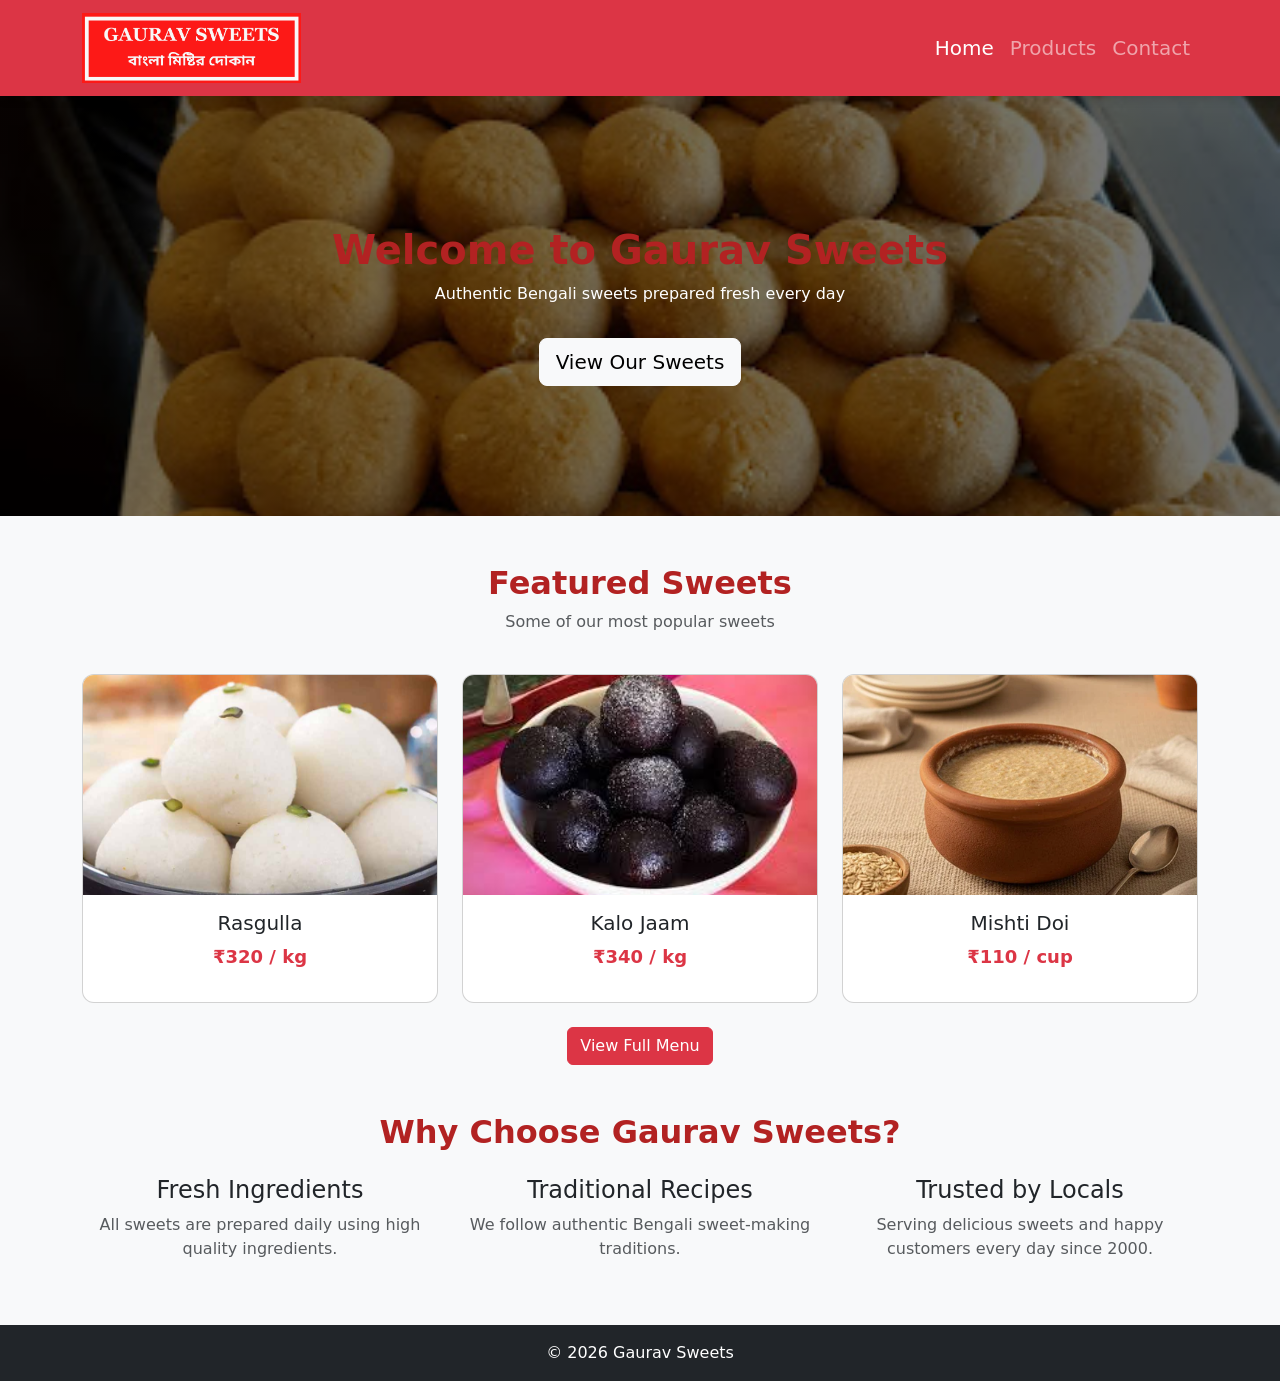
==== index.html @ a5e8569c "changes in directory" ====
<!DOCTYPE html>
<html lang="en">
<head>

<meta charset="UTF-8">
<meta name="viewport" content="width=device-width, initial-scale=1.0">

<title>Gaurav Sweets</title>

<link href="https://cdn.jsdelivr.net/npm/bootstrap@5.3.2/dist/css/bootstrap.min.css" rel="stylesheet">
<link rel="stylesheet" href="css/style.css">

</head>

<body>

<nav class="navbar navbar-expand-lg navbar-dark bg-danger">
  <div class="container">
    <a class="navbar-brand" href="index.html">
    <img src="images/logo.png" height="70" alt="Gaurav Sweets">
    </a>

    <button class="navbar-toggler" type="button" data-bs-toggle="collapse" data-bs-target="#nav">
      <span class="navbar-toggler-icon"></span>
    </button>

    <div class="collapse navbar-collapse" id="nav">
      <ul class="navbar-nav ms-auto">
        <li class="nav-item"><a class="nav-link active" href="index.html">Home</a></li>
        <li class="nav-item"><a class="nav-link" href="products.html">Products</a></li>
        <li class="nav-item"><a class="nav-link" href="contact.html">Contact</a></li>
      </ul>
    </div>
  </div>
</nav>

<div class="hero text-center text-white d-flex align-items-center">
  <div class="container">
    <h1 class="fw-bold">Welcome to Gaurav Sweets</h1>
    <p>Authentic Bengali sweets prepared fresh every day</p>

    <a href="products.html" class="btn btn-light btn-lg mt-3">
    View Our Sweets
    </a>
  </div>
</div>

<div class="container mt-5">

<h2 class="text-center fw-bold">Featured Sweets</h2>
<p class="text-center text-muted">Some of our most popular sweets</p>

<div class="row g-4 mt-3">

<div class="col-md-4">
<div class="card h-100">
<img src="images/rasgulla.jpg" class="card-img-top">
<div class="card-body text-center">
<h5>Rasgulla</h5>
<p class="text-danger fw-bold">₹320 / kg</p>
</div>
</div>
</div>

<div class="col-md-4">
<div class="card h-100">
<img src="images/kalo-jaam.jpg" class="card-img-top">
<div class="card-body text-center">
<h5>Kalo Jaam</h5>
<p class="text-danger fw-bold">₹340 / kg</p>
</div>
</div>
</div>

<div class="col-md-4">
<div class="card h-100">
<img src="images/mishti-doi.jpg" class="card-img-top">
<div class="card-body text-center">
<h5>Mishti Doi</h5>
<p class="text-danger fw-bold">₹110 / cup</p>
</div>
</div>
</div>

</div>

<div class="text-center mt-4">
<a href="products.html" class="btn btn-danger">
View Full Menu
</a>
</div>

</div>

<div class="container mt-5 mb-5">

<h2 class="text-center fw-bold">Why Choose Gaurav Sweets?</h2>

<div class="row text-center mt-4">

<div class="col-md-4">
<h4>Fresh Ingredients</h4>
<p class="text-muted">
All sweets are prepared daily using high quality ingredients.
</p>
</div>

<div class="col-md-4">
<h4>Traditional Recipes</h4>
<p class="text-muted">
We follow authentic Bengali sweet-making traditions.
</p>
</div>

<div class="col-md-4">
<h4>Trusted by Locals</h4>
<p class="text-muted">
Serving delicious sweets and happy customers every day since 2000.
</p>
</div>

</div>

</div>

<footer class="bg-dark text-white text-center p-3">
© 2026 Gaurav Sweets
</footer>

<script src="https://cdn.jsdelivr.net/npm/bootstrap@5.3.2/dist/js/bootstrap.bundle.min.js"></script>

</body>
</html>
---- css/style.css ----
html{
overflow-y: scroll;
}

.hero{
height:420px;
background:linear-gradient(rgba(0,0,0,0.55), rgba(0,0,0,0.55)),
url("../images/banner.jpg") center/cover no-repeat;
}

.navbar-nav .nav-link{
font-size:20px;
font-weight:500;
padding-left:20px;
padding-right:20px;
}
.navbar-nav .nav-link:hover{
text-decoration:underline;
}

.navbar{
position: sticky;
top: 0;
z-index: 1000;
box-shadow: 0 2px 10px rgba(0,0,0,0.15);
}

.card img{
height:220px;
object-fit:cover;
}

.card{
border-radius:12px;
overflow:hidden;
transition:0.3s;
}

.card p{
font-size:18px;
}

.card:hover{
transform:translateY(-5px);
box-shadow:0 8px 20px rgba(0,0,0,0.2);
}

h1,h2{
color:#b22222;
}

body{
background-color:#f8f9fa;
}

/* Floating Cart */

.floating-cart {

    position: fixed;

    bottom: 20px;

    left: 50%;

    transform: translateX(-50%);

    width: 90%;

    max-width: 700px;

    background: #dc3545;

    color: white;

    padding: 15px 20px;

    border-radius: 15px;

    display: flex;

    justify-content: space-between;

    align-items: center;

    box-shadow: 0 5px 20px rgba(0,0,0,0.3);

    z-index: 9999;

    animation: slideUp 0.3s ease;

}

@keyframes slideUp {

    from {

        opacity: 0;

        transform: translate(-50%, 30px);

    }

    to {

        opacity: 1;

        transform: translate(-50%, 0);

    }

}


/* Inventory */

.out-of-stock{

opacity:0.5;

filter:grayscale(100%);

}

.stock-badge{

font-size:14px;

font-weight:bold;

}

/* Floating Cart */

.floating-cart {

position: fixed;

bottom: 20px;

left: 50%;

transform: translateX(-50%);

width: 90%;

max-width: 700px;

background: #dc3545;

color: white;

padding: 15px 20px;

border-radius: 15px;

display: flex;

justify-content: space-between;

align-items: center;

box-shadow: 0 5px 20px rgba(0,0,0,0.3);

z-index: 9999;

animation: slideUp 0.3s ease;

}

@keyframes slideUp {

from {

opacity: 0;

transform: translate(-50%, 30px);

}

to {

opacity: 1;

transform: translate(-50%, 0);

}

}
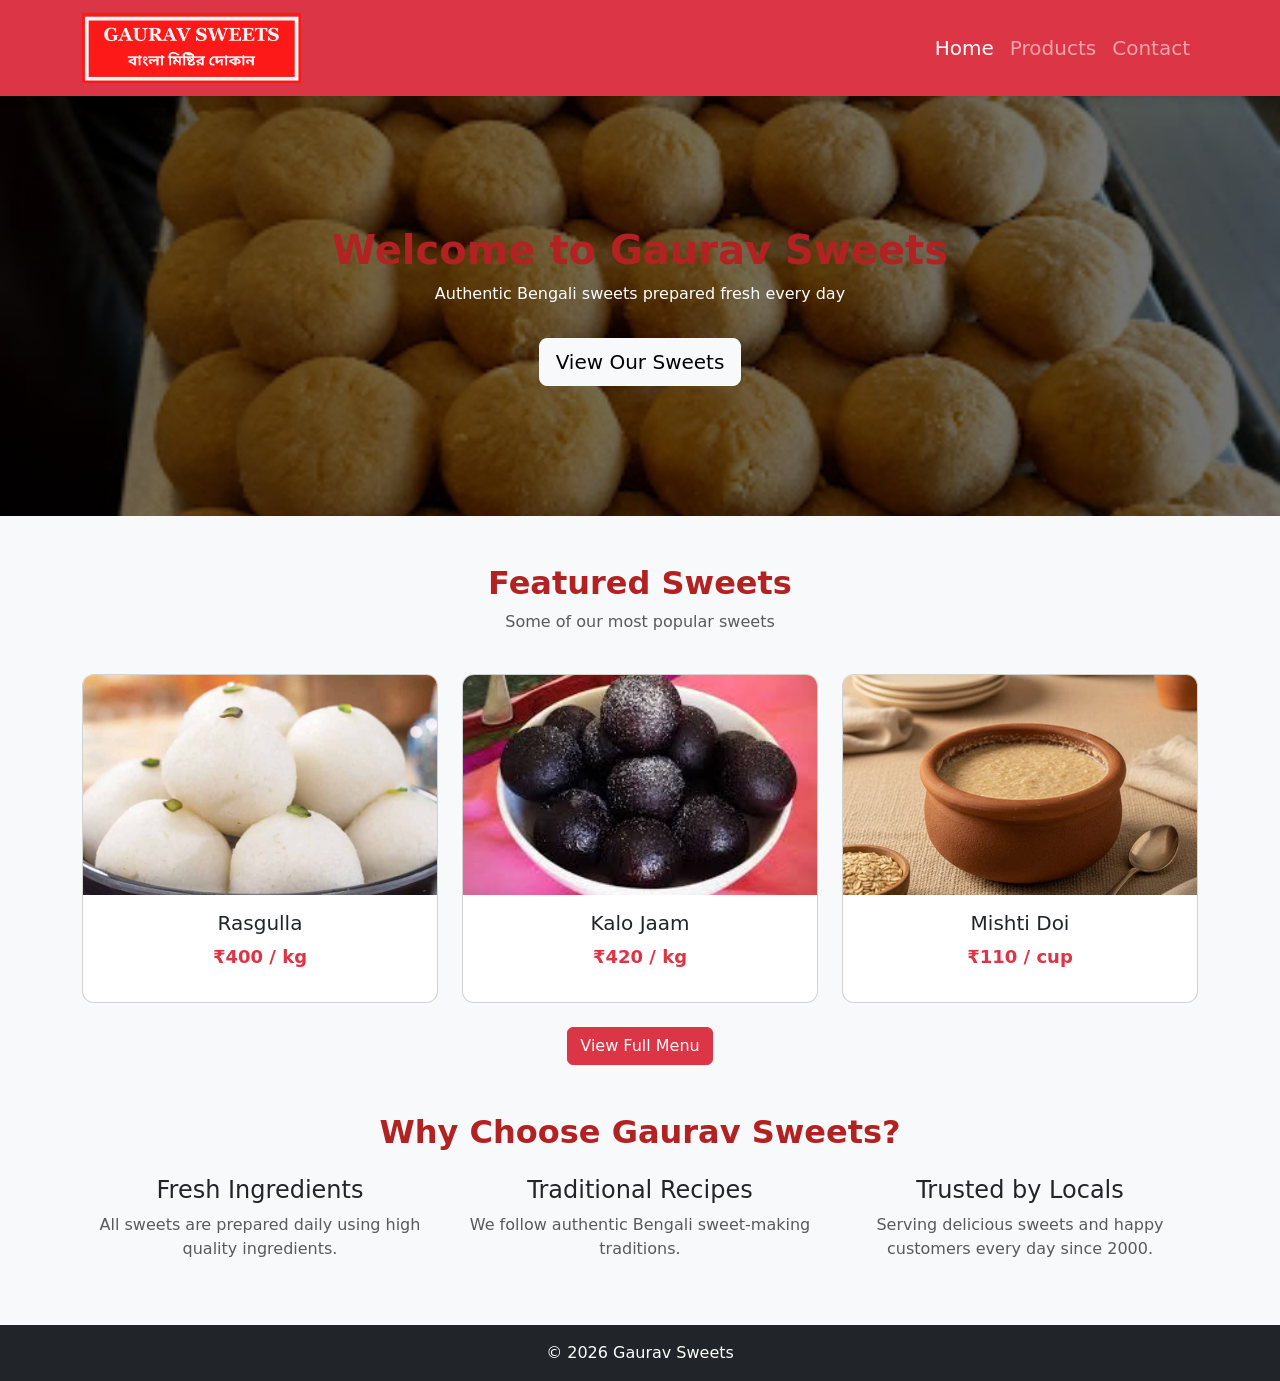
==== commit 51c268ca: "Update index.html" ====
--- a/index.html
+++ b/index.html
@@ -6,6 +6,8 @@
 <meta name="viewport" content="width=device-width, initial-scale=1.0">
 
 <title>Gaurav Sweets</title>
+
+<link rel="icon" type="image/png" href="images/logo.png">
 
 <link href="https://cdn.jsdelivr.net/npm/bootstrap@5.3.2/dist/css/bootstrap.min.css" rel="stylesheet">
 <link rel="stylesheet" href="css/style.css">
@@ -57,7 +59,7 @@
 <img src="images/rasgulla.jpg" class="card-img-top">
 <div class="card-body text-center">
 <h5>Rasgulla</h5>
-<p class="text-danger fw-bold">₹320 / kg</p>
+<p class="text-danger fw-bold">₹400 / kg</p>
 </div>
 </div>
 </div>
@@ -67,7 +69,7 @@
 <img src="images/kalo-jaam.jpg" class="card-img-top">
 <div class="card-body text-center">
 <h5>Kalo Jaam</h5>
-<p class="text-danger fw-bold">₹340 / kg</p>
+<p class="text-danger fw-bold">₹420 / kg</p>
 </div>
 </div>
 </div>
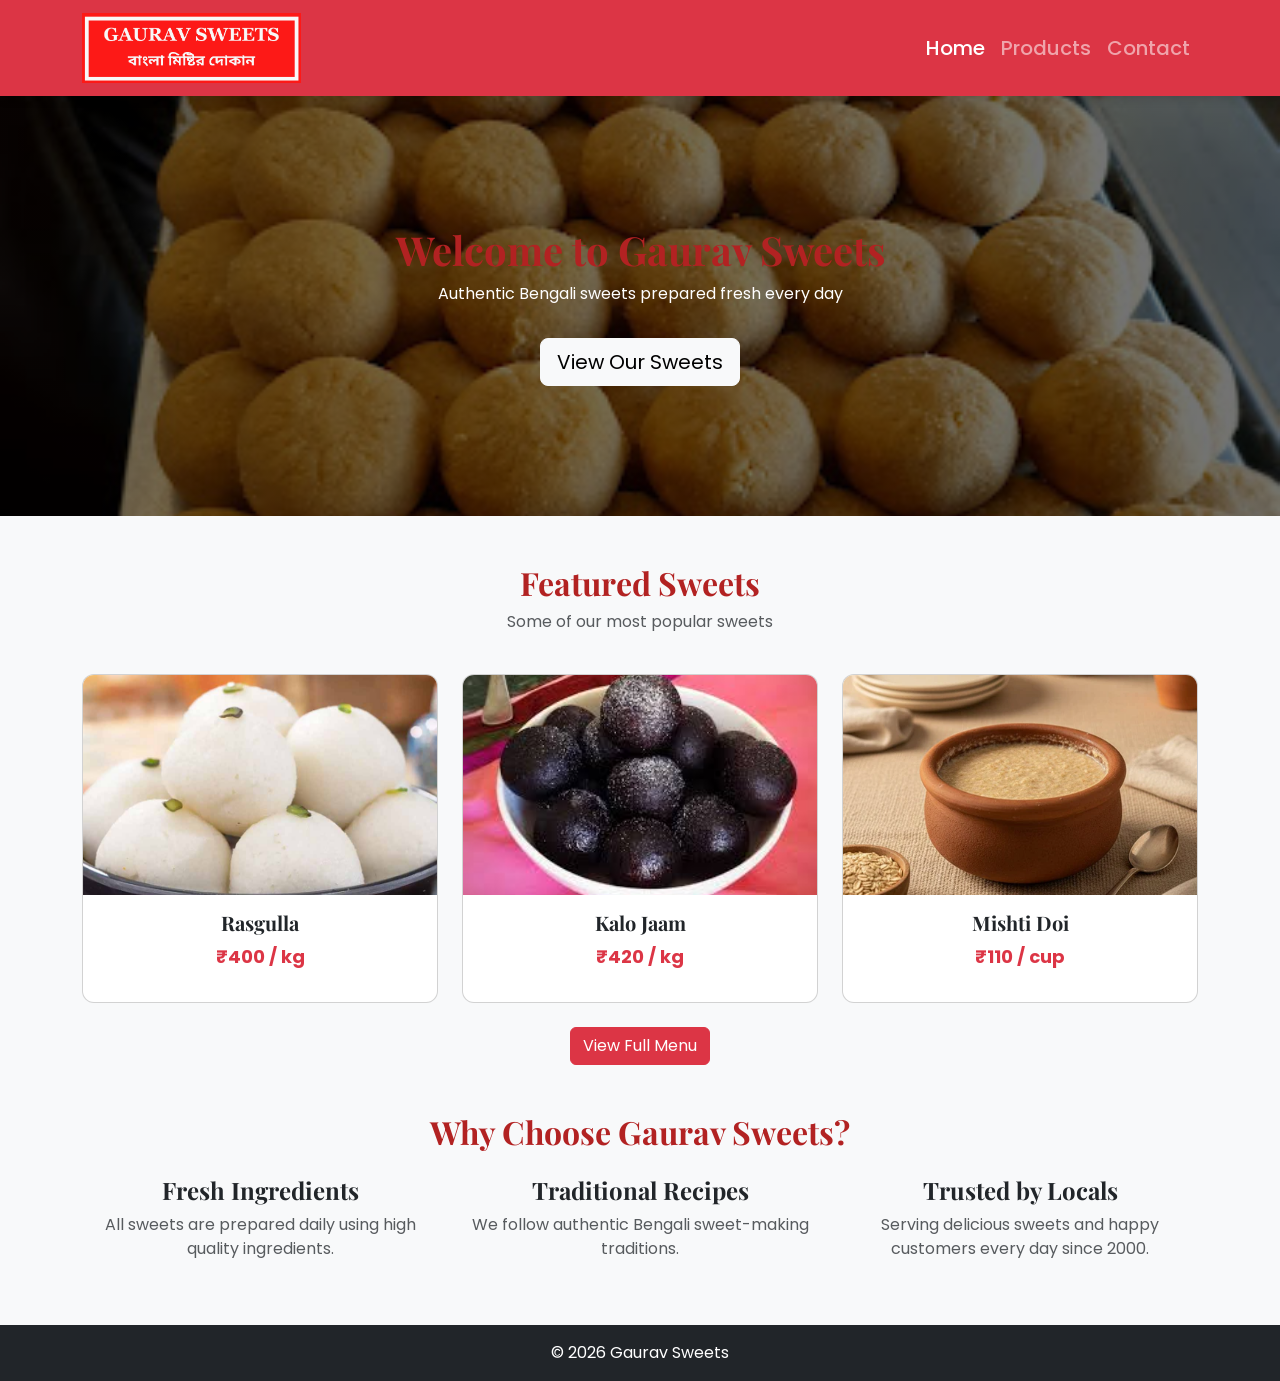
==== commit f92bfb1d: "font" ====
--- a/index.html
+++ b/index.html
@@ -1,7 +1,7 @@
 <!DOCTYPE html>
 <html lang="en">
 <head>
-
+<link href="https://fonts.googleapis.com/css2?family=Great+Vibes&family=Playfair+Display:wght@400;500;600;700&family=Poppins:wght@300;400;500;600&display=swap" rel="stylesheet">
 <meta charset="UTF-8">
 <meta name="viewport" content="width=device-width, initial-scale=1.0">
 
--- a/css/style.css
+++ b/css/style.css
@@ -1,5 +1,20 @@
 html{
 overflow-y: scroll;
+}
+
+body{
+font-family:'Poppins',sans-serif;
+}
+
+h1,h2,h3,h4,h5{
+font-family:'Playfair Display',serif;
+font-weight:700;
+}
+
+.fancy-text{
+font-family:'Great Vibes',cursive;
+color:#b22222;
+font-size:2.2rem;
 }
 
 .hero{
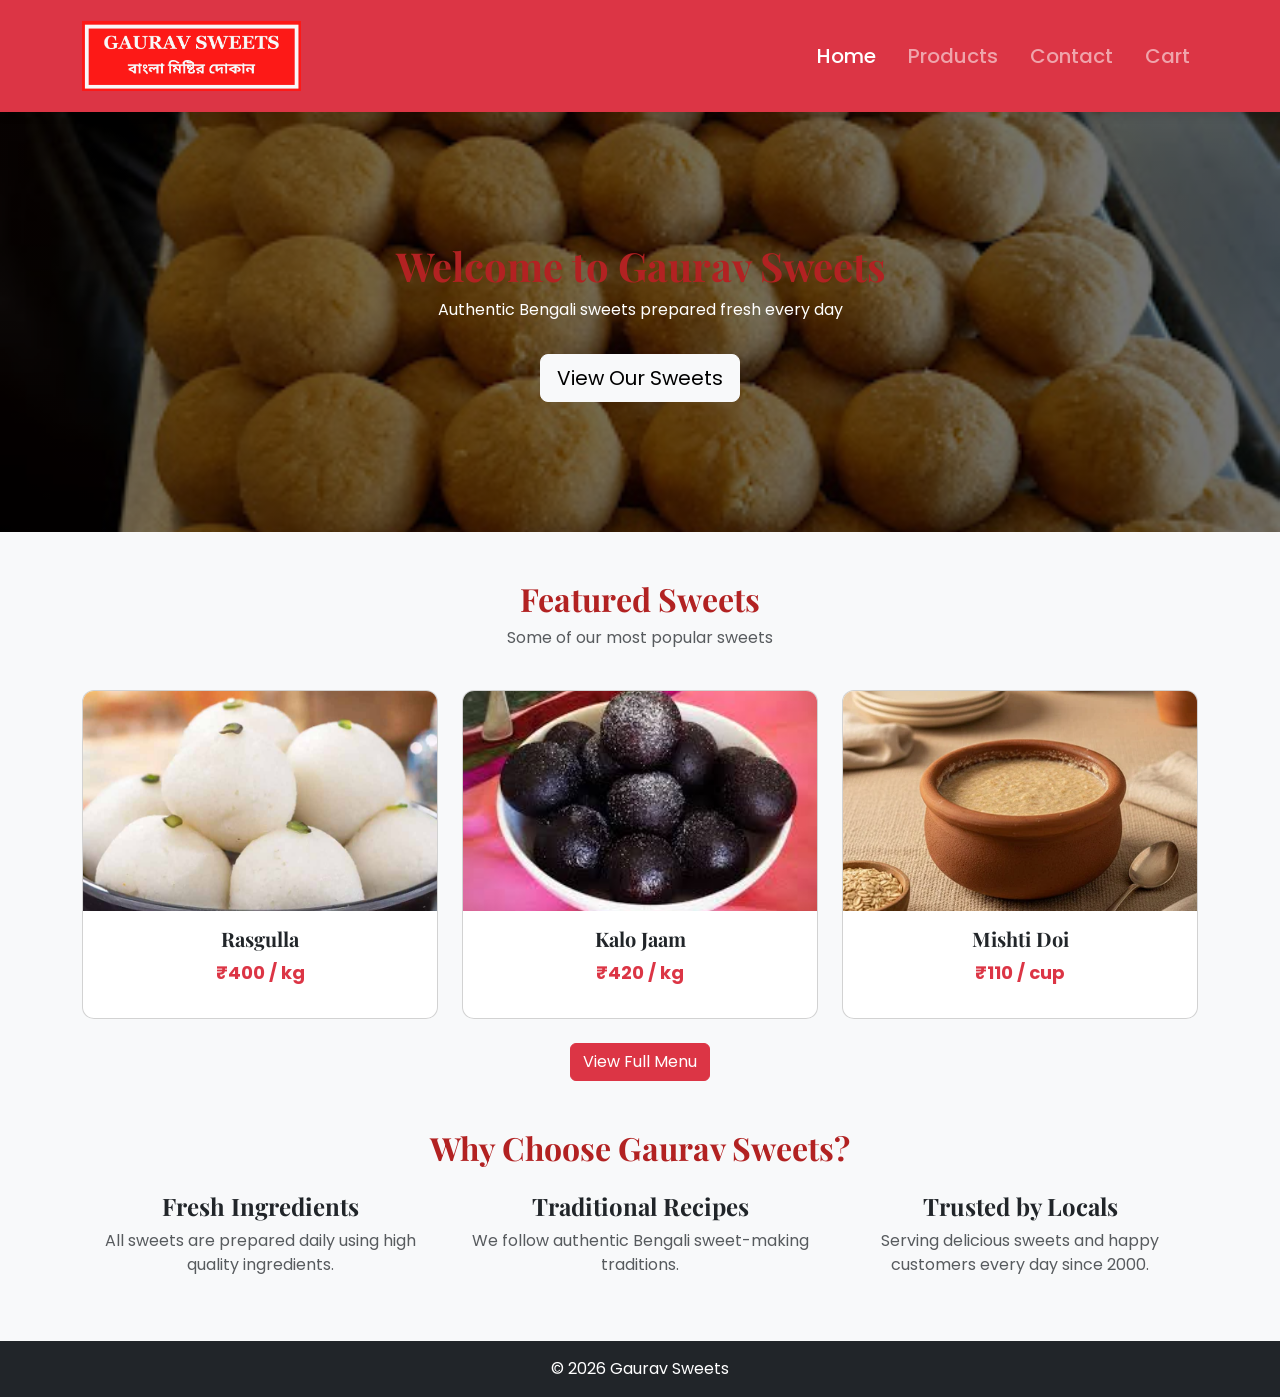
==== commit 757620ac: "nav bar" ====
--- a/index.html
+++ b/index.html
@@ -16,24 +16,46 @@
 
 <body>
 
-<nav class="navbar navbar-expand-lg navbar-dark bg-danger">
-  <div class="container">
-    <a class="navbar-brand" href="index.html">
-    <img src="images/logo.png" height="70" alt="Gaurav Sweets">
-    </a>
+<nav class="navbar navbar-expand-lg navbar-dark bg-danger py-3">
 
-    <button class="navbar-toggler" type="button" data-bs-toggle="collapse" data-bs-target="#nav">
-      <span class="navbar-toggler-icon"></span>
-    </button>
+<div class="container">
 
-    <div class="collapse navbar-collapse" id="nav">
-      <ul class="navbar-nav ms-auto">
-        <li class="nav-item"><a class="nav-link active" href="index.html">Home</a></li>
-        <li class="nav-item"><a class="nav-link" href="products.html">Products</a></li>
-        <li class="nav-item"><a class="nav-link" href="contact.html">Contact</a></li>
-      </ul>
-    </div>
-  </div>
+<a class="navbar-brand fw-bold" href="index.html">
+
+<img src="images/logo.png" height="70" alt="Gaurav Sweets">
+
+</a>
+
+<button class="navbar-toggler" type="button" data-bs-toggle="collapse" data-bs-target="#nav">
+
+<span class="navbar-toggler-icon"></span>
+
+</button>
+
+<div class="collapse navbar-collapse" id="nav">
+
+<ul class="navbar-nav ms-auto gap-3">
+
+<li class="nav-item">
+<a class="nav-link active" href="index.html">Home</a>
+</li>
+
+<li class="nav-item">
+<a class="nav-link" href="products.html">Products</a>
+</li>
+
+<li class="nav-item">
+<a class="nav-link" href="contact.html">Contact</a>
+</li>
+
+<li class="nav-item">
+<a class="nav-link" href="cart.html">Cart</a>
+</li>
+
+</ul>
+
+</div>
+</div>
 </nav>
 
 <div class="hero text-center text-white d-flex align-items-center">
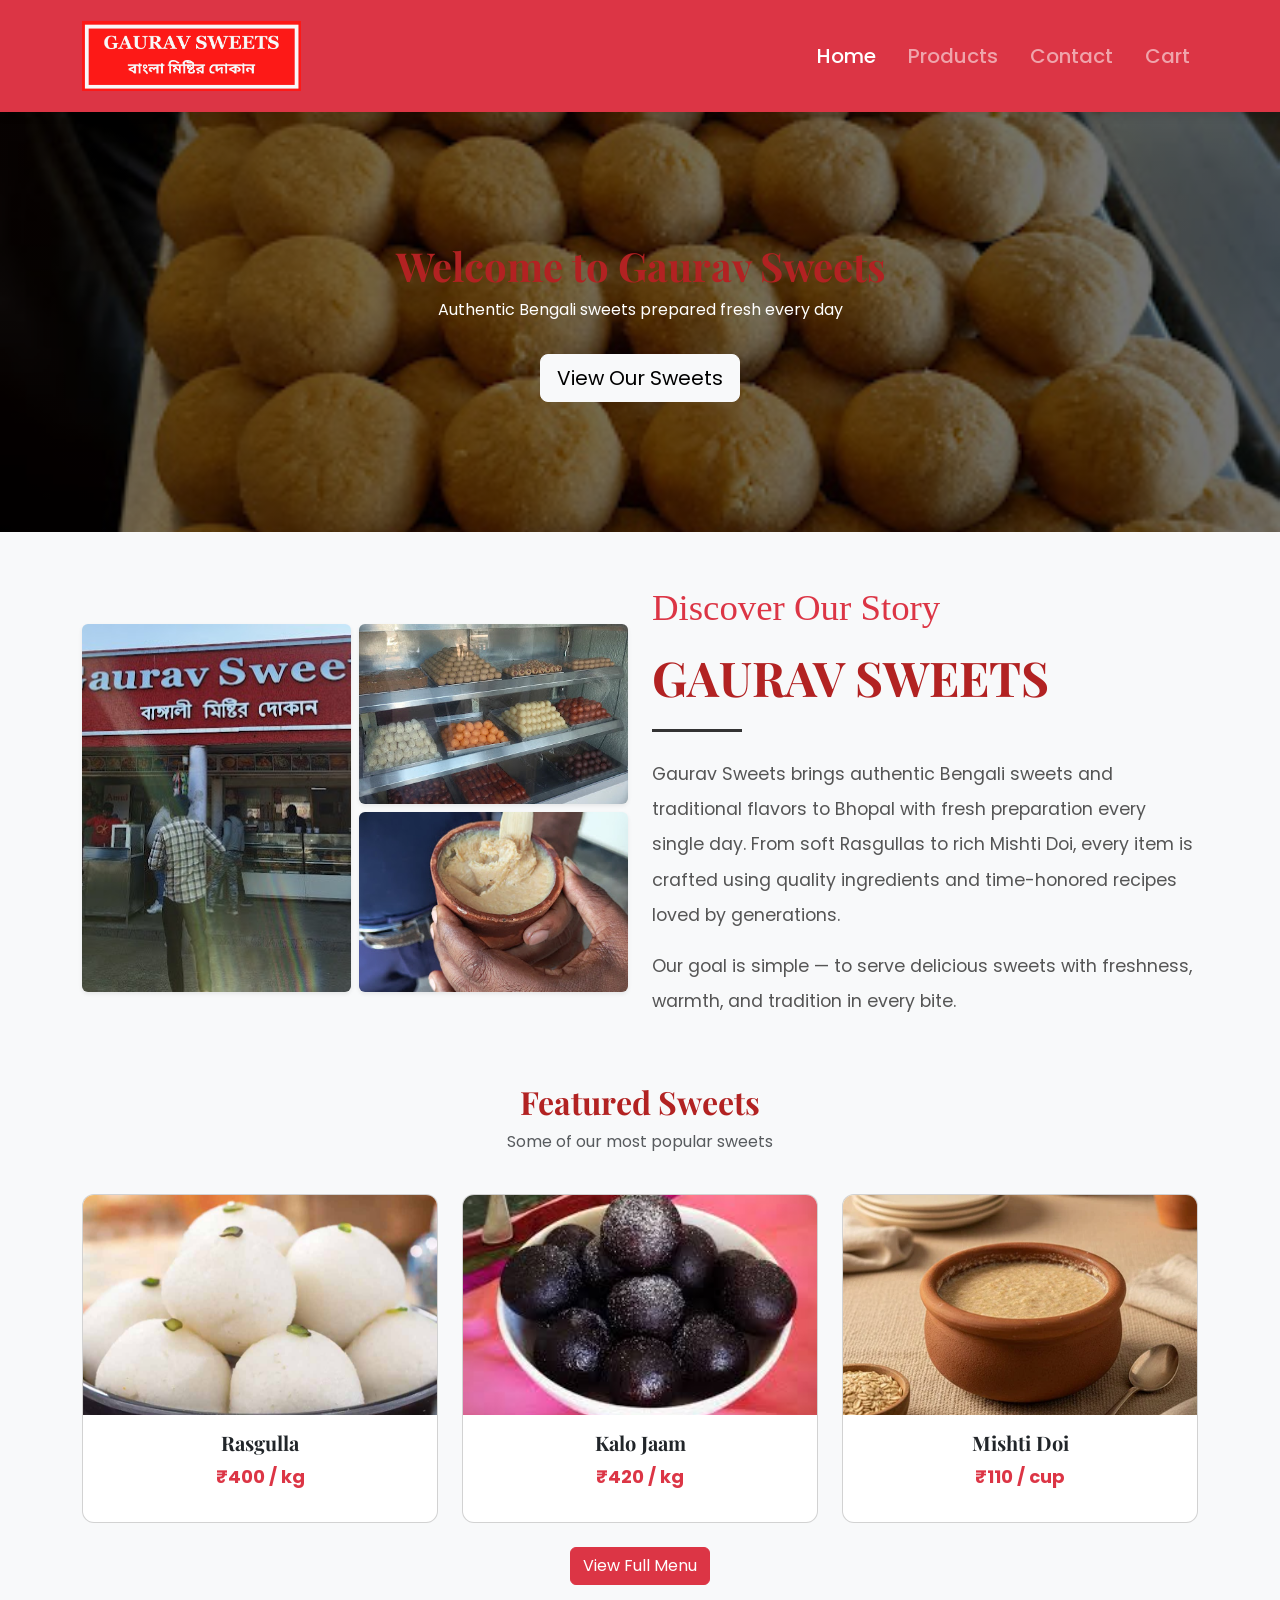
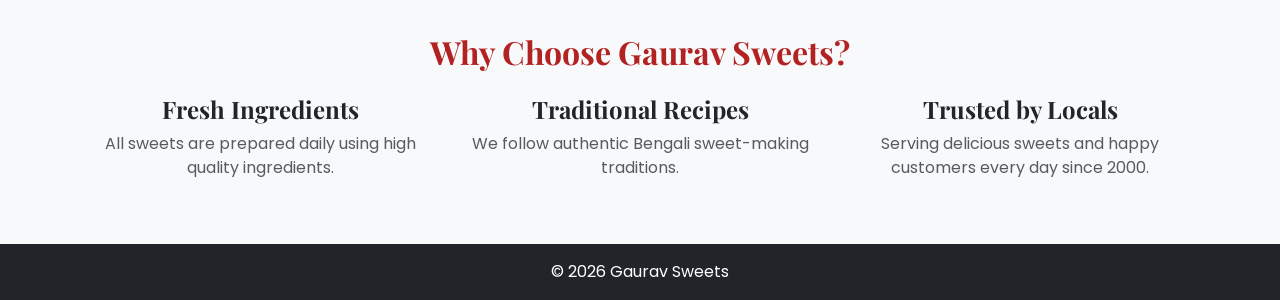
==== commit 8d15ab1c: "homepage edit" ====
--- a/index.html
+++ b/index.html
@@ -69,6 +69,117 @@
   </div>
 </div>
 
+<!-- ABOUT SECTION -->
+
+<section class="container my-5">
+
+<div class="row align-items-center g-4">
+
+<!-- LEFT IMAGES -->
+
+<div class="col-lg-6">
+
+<div class="row g-2">
+
+<div class="col-6">
+
+<img src="images/shop-front.jpg"
+class="img-fluid rounded shadow-sm h-100"
+style="object-fit:cover;">
+
+</div>
+
+<div class="col-6">
+
+<div class="row g-2">
+
+<div class="col-12">
+
+<img src="images/interior-1.jpg"
+class="img-fluid rounded shadow-sm"
+style="height:180px;width:100%;object-fit:cover;">
+
+</div>
+
+<div class="col-12">
+
+<img src="images/interior-2.jpg"
+class="img-fluid rounded shadow-sm"
+style="height:180px;width:100%;object-fit:cover;">
+
+</div>
+
+</div>
+
+</div>
+
+</div>
+
+</div>
+
+<!-- RIGHT TEXT -->
+
+<div class="col-lg-6">
+
+<p style="
+font-family:'Great Vibes',cursive;
+font-size:2.3rem;
+color:#dc3545;
+">
+
+Discover Our Story
+
+</p>
+
+<h2 style="
+font-family:'Playfair Display',serif;
+font-size:3rem;
+font-weight:700;
+line-height:1.1;
+">
+
+GAURAV SWEETS
+
+</h2>
+
+<hr style="
+width:90px;
+height:3px;
+background:#333;
+border:none;
+opacity:1;
+margin:25px 0;
+">
+
+<p style="
+font-size:1.1rem;
+line-height:2;
+color:#555;
+">
+
+Gaurav Sweets brings authentic Bengali sweets and traditional flavors to Bhopal with fresh preparation every single day.
+
+From soft Rasgullas to rich Mishti Doi, every item is crafted using quality ingredients and time-honored recipes loved by generations.
+
+</p>
+
+<p style="
+font-size:1.1rem;
+line-height:2;
+color:#555;
+">
+
+Our goal is simple — to serve delicious sweets with freshness, warmth, and tradition in every bite.
+
+</p>
+
+
+</div>
+
+</div>
+
+</section>
+
 <div class="container mt-5">
 
 <h2 class="text-center fw-bold">Featured Sweets</h2>
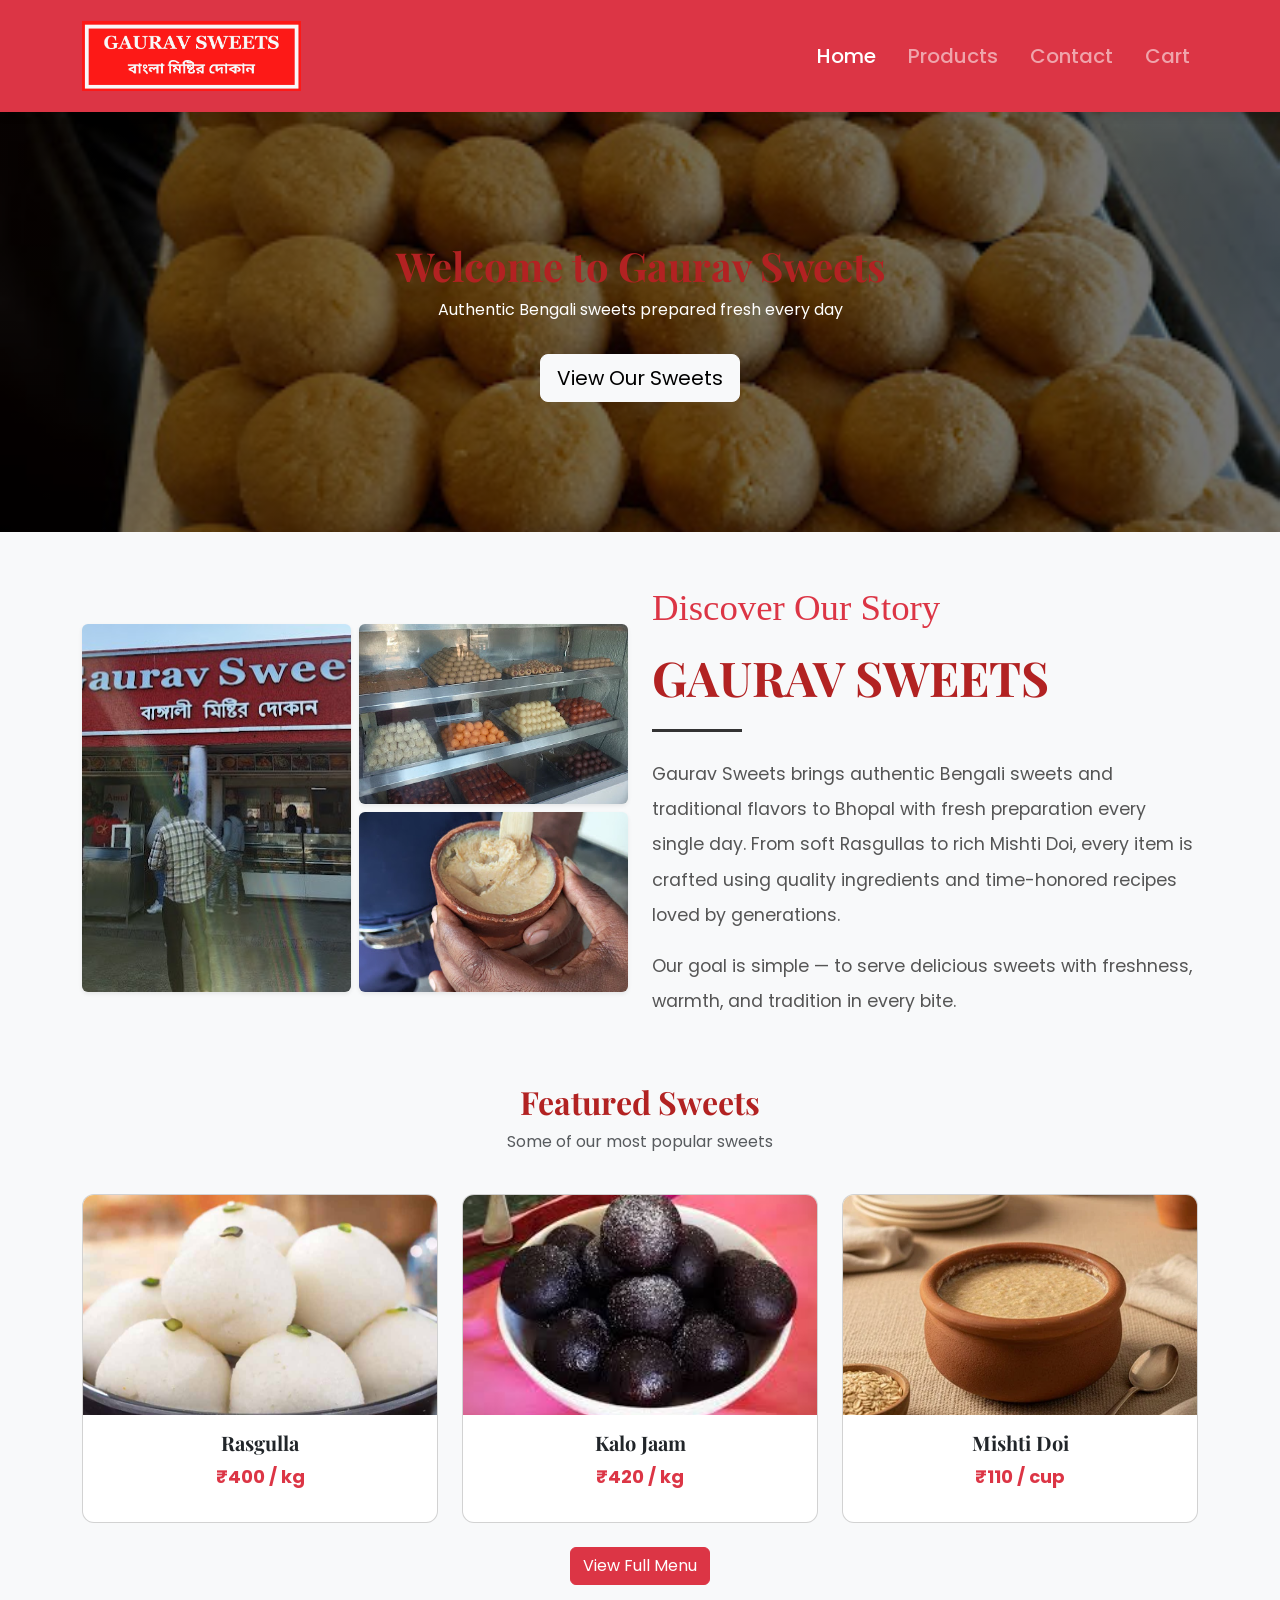
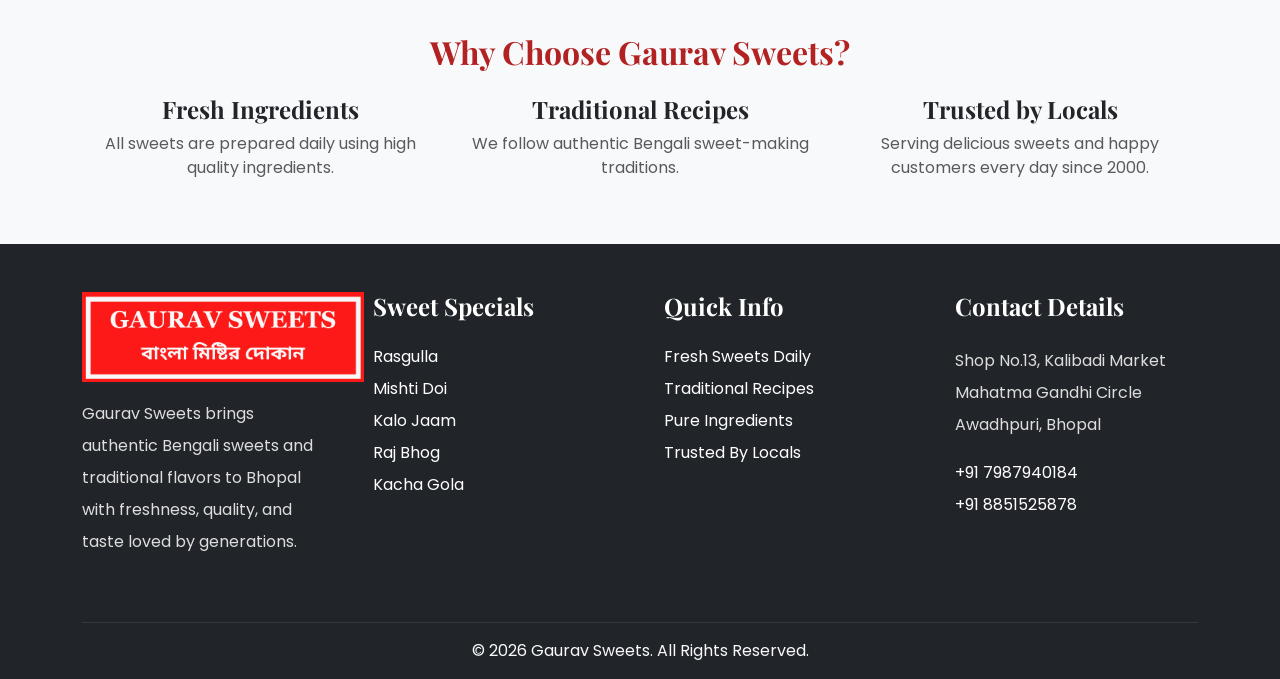
==== commit 83163a72: "footer updates" ====
--- a/index.html
+++ b/index.html
@@ -258,8 +258,124 @@
 
 </div>
 
-<footer class="bg-dark text-white text-center p-3">
-© 2026 Gaurav Sweets
+<footer class="bg-dark text-white pt-5 pb-3 mt-5">
+
+<div class="container">
+
+<div class="row g-5 text-center text-lg-start">
+
+<!-- LOGO & ABOUT -->
+
+<div class="col-lg-3">
+
+<img src="images/logo.png"
+height="90"
+class="mb-3">
+
+<p style="
+line-height:2;
+font-size:16px;
+color:#ddd;
+">
+
+Gaurav Sweets brings authentic Bengali sweets and traditional flavors to Bhopal with freshness, quality, and taste loved by generations.
+
+</p>
+
+</div>
+
+<!-- SPECIALITIES -->
+
+<div class="col-lg-3">
+
+<h4 class="mb-4">
+
+Sweet Specials
+
+</h4>
+
+<p class="mb-2">Rasgulla</p>
+
+<p class="mb-2">Mishti Doi</p>
+
+<p class="mb-2">Kalo Jaam</p>
+
+<p class="mb-2">Raj Bhog</p>
+
+<p class="mb-2">Kacha Gola</p>
+
+</div>
+
+<!-- SHOP DETAILS -->
+
+<div class="col-lg-3">
+
+<h4 class="mb-4">
+
+Quick Info
+
+</h4>
+
+<p class="mb-2">
+Fresh Sweets Daily
+</p>
+
+<p class="mb-2">
+Traditional Recipes
+</p>
+
+<p class="mb-2">
+Pure Ingredients
+</p>
+
+<p class="mb-2">
+Trusted By Locals
+</p>
+
+</div>
+
+<!-- CONTACT -->
+
+<div class="col-lg-3">
+
+<h4 class="mb-4">
+
+Contact Details
+
+</h4>
+
+<p style="
+line-height:2;
+color:#ddd;
+">
+
+Shop No.13, Kalibadi Market<br>
+Mahatma Gandhi Circle<br>
+Awadhpuri, Bhopal
+
+</p>
+
+<p class="mt-3" style="line-height:2;">
+
++91 7987940184<br>
++91 8851525878
+
+</p>
+
+</div>
+
+</div>
+
+<hr class="border-secondary mt-5">
+
+<div class="text-center text-light">
+
+© 2026 Gaurav Sweets. All Rights Reserved.
+
+</div>
+
+</div>
+
 </footer>
 
 <script src="https://cdn.jsdelivr.net/npm/bootstrap@5.3.2/dist/js/bootstrap.bundle.min.js"></script>
--- a/css/style.css
+++ b/css/style.css
@@ -16,7 +16,6 @@
 color:#b22222;
 font-size:2.2rem;
 }
-
 .hero{
 height:420px;
 background:linear-gradient(rgba(0,0,0,0.55), rgba(0,0,0,0.55)),
@@ -201,4 +200,17 @@
 
 }
 
+}
+
+footer h4{
+font-family:'Playfair Display',serif;
+font-weight:700;
+}
+
+footer p{
+font-size:16px;
+}
+
+footer img{
+object-fit:contain;
 }
